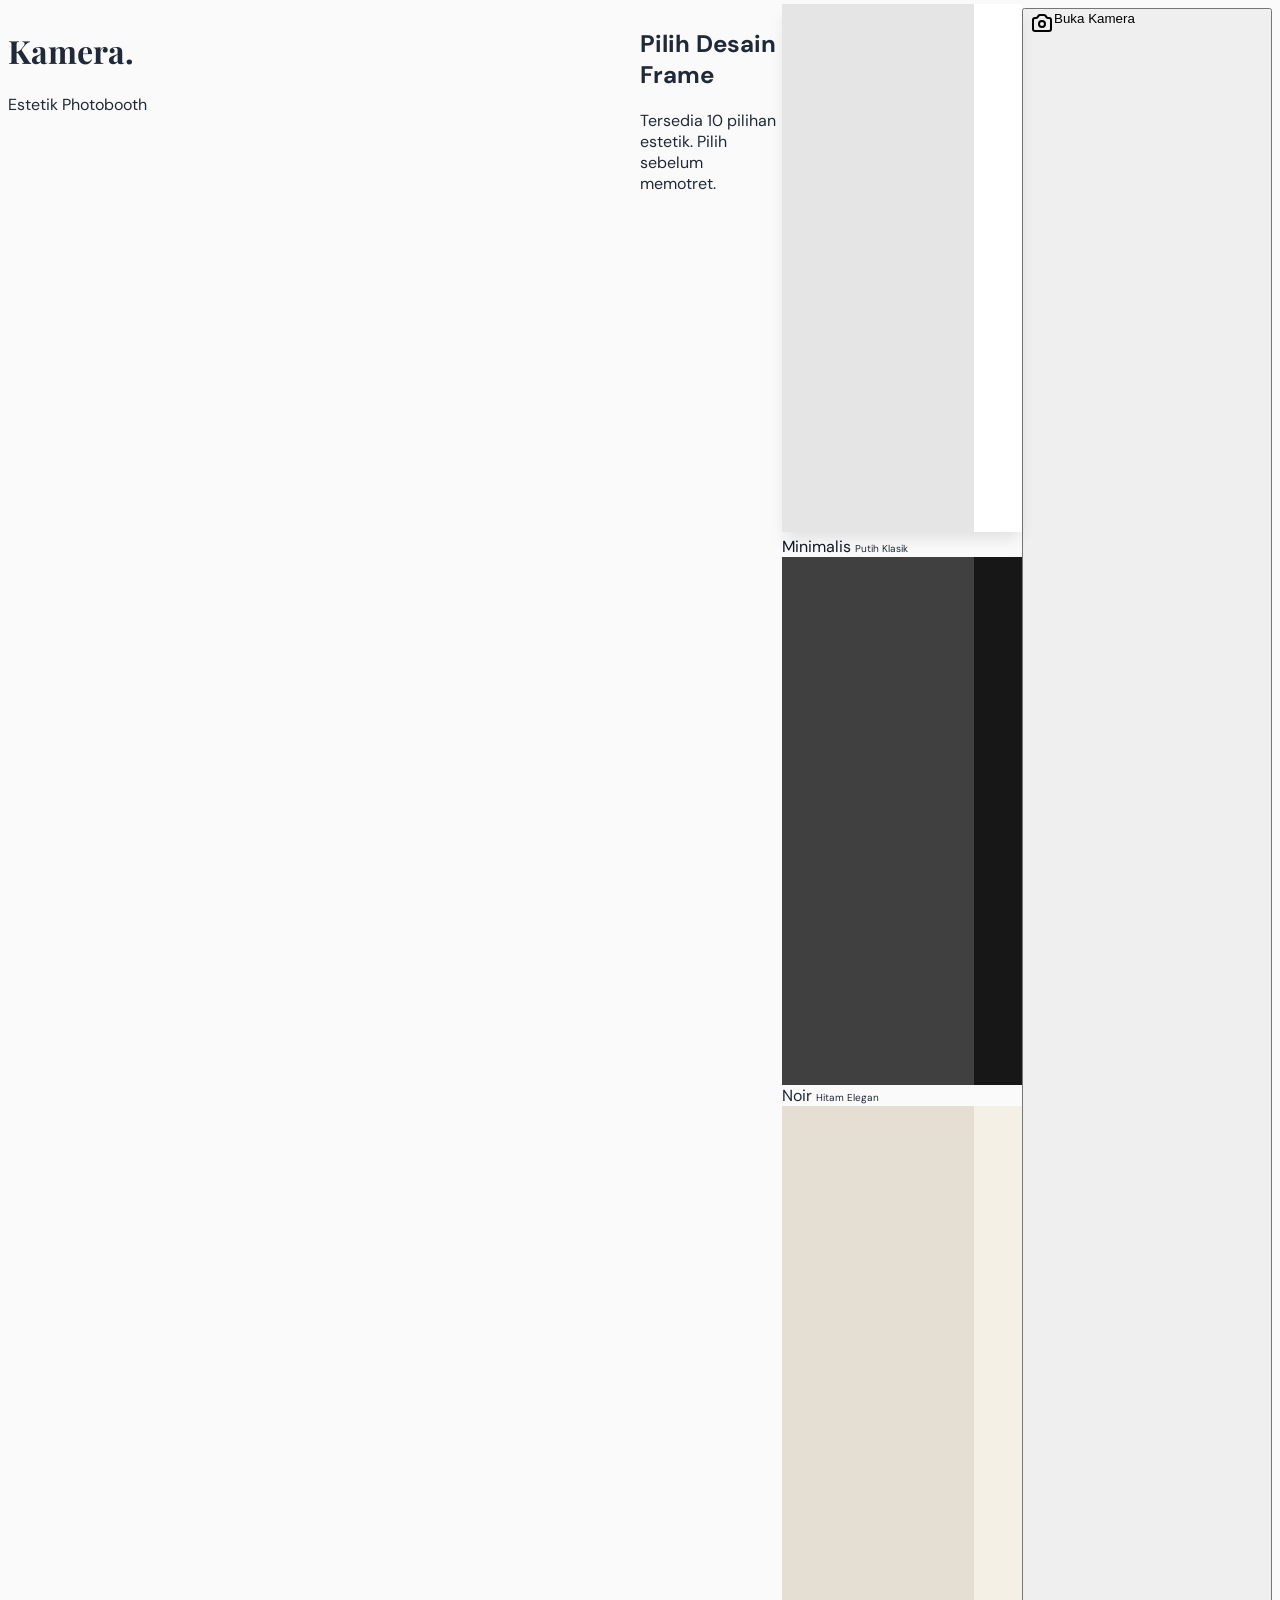
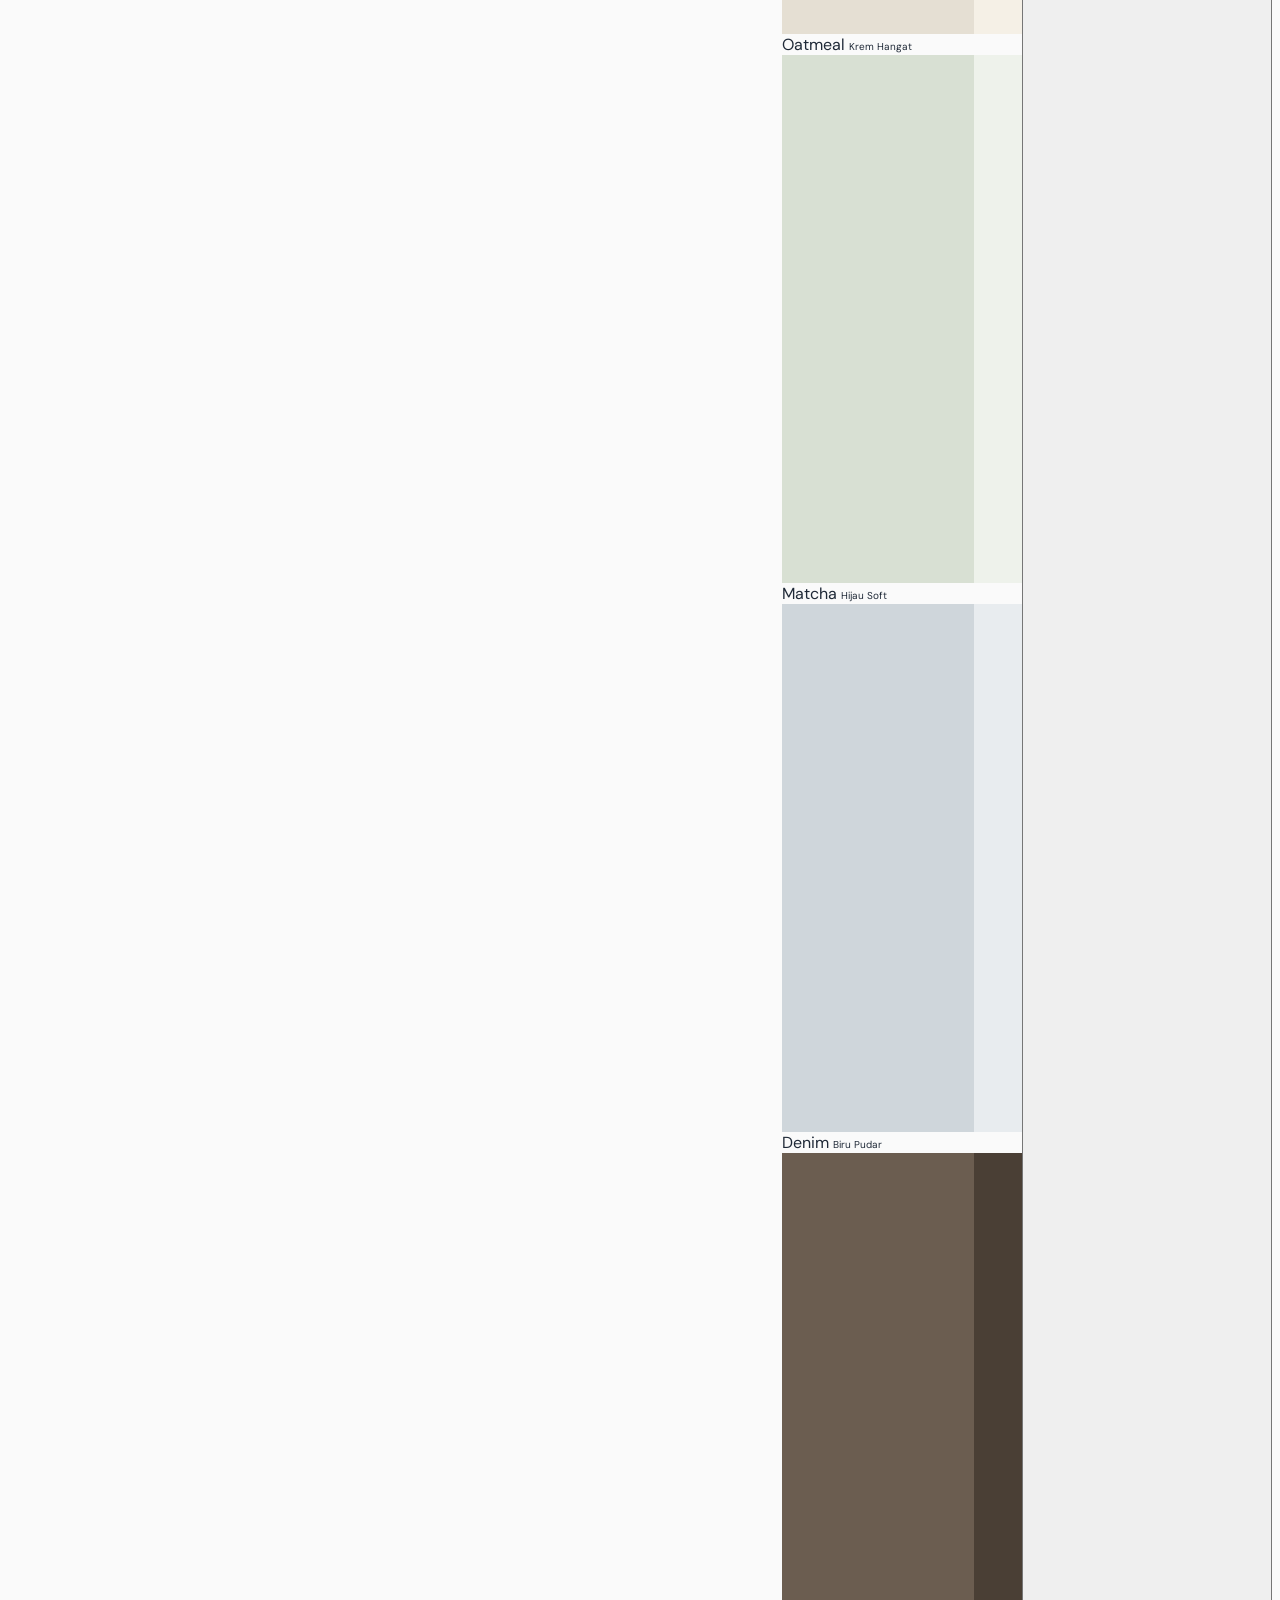
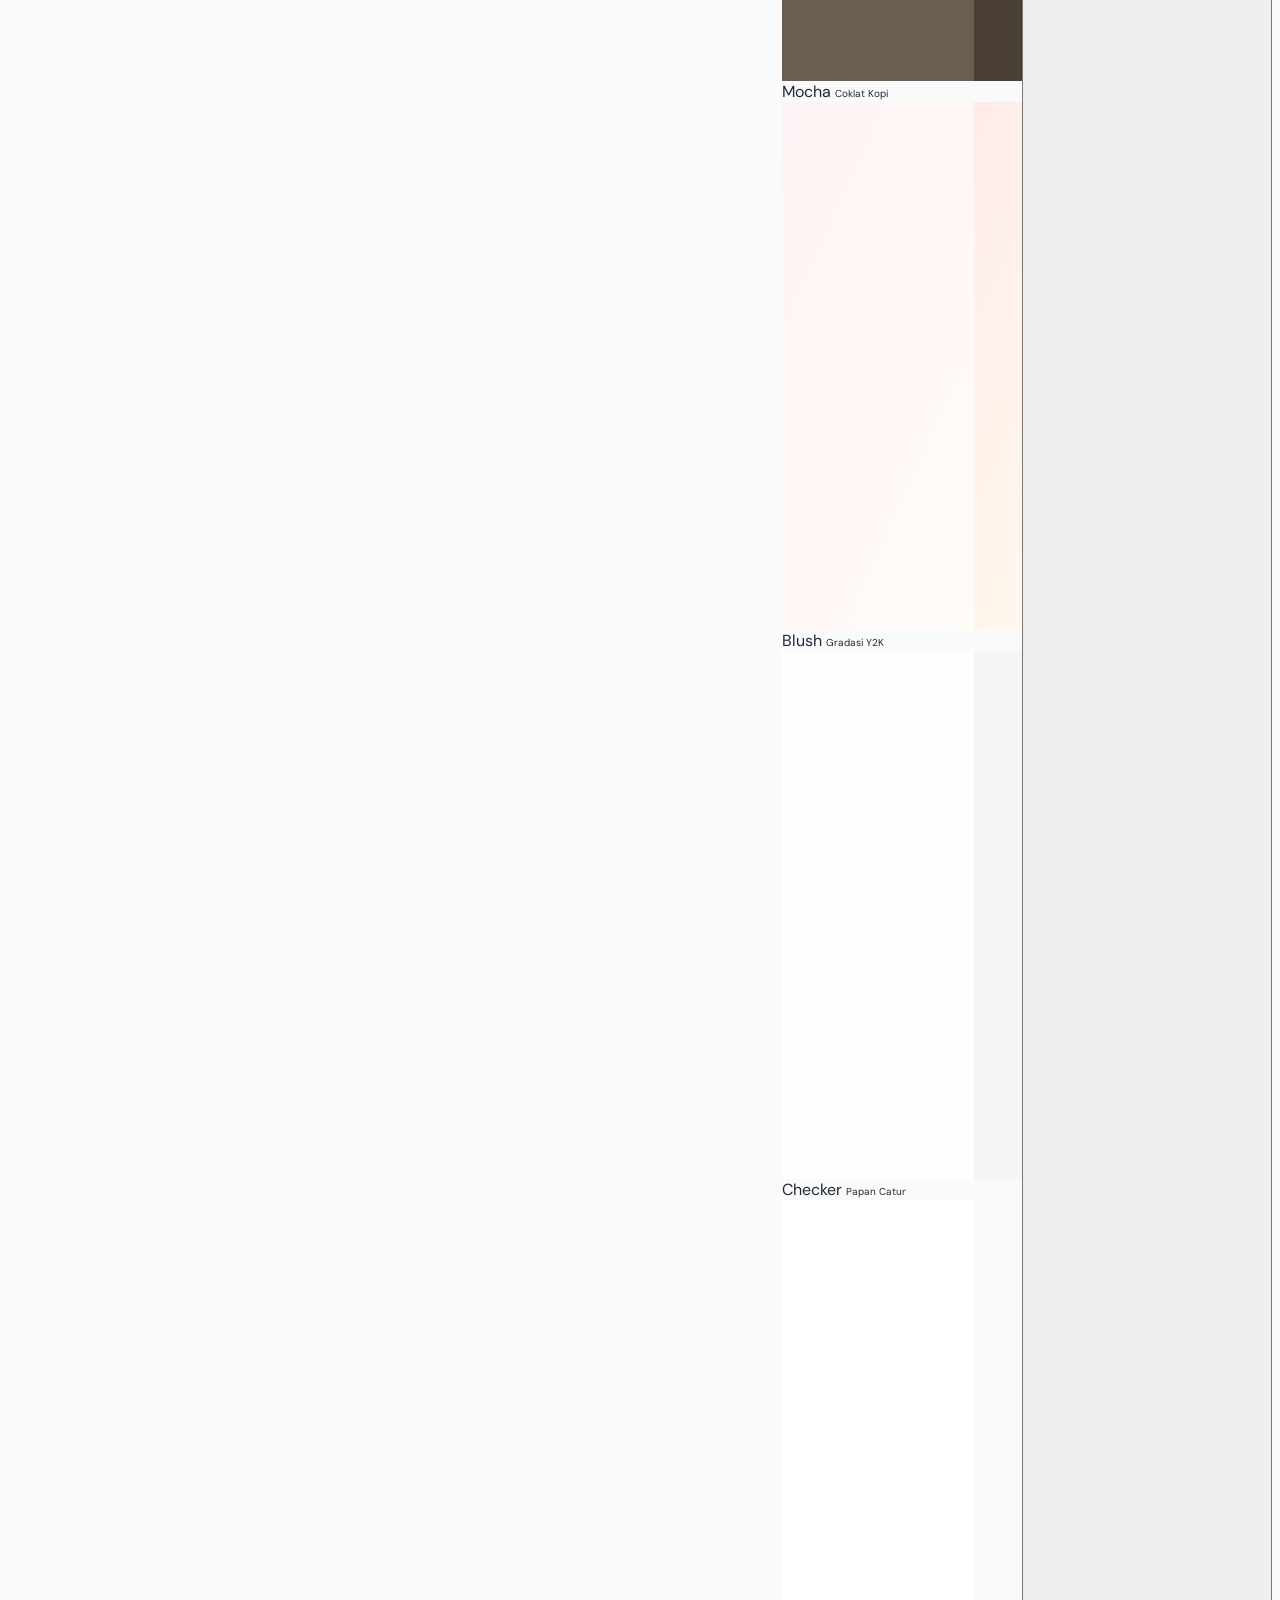
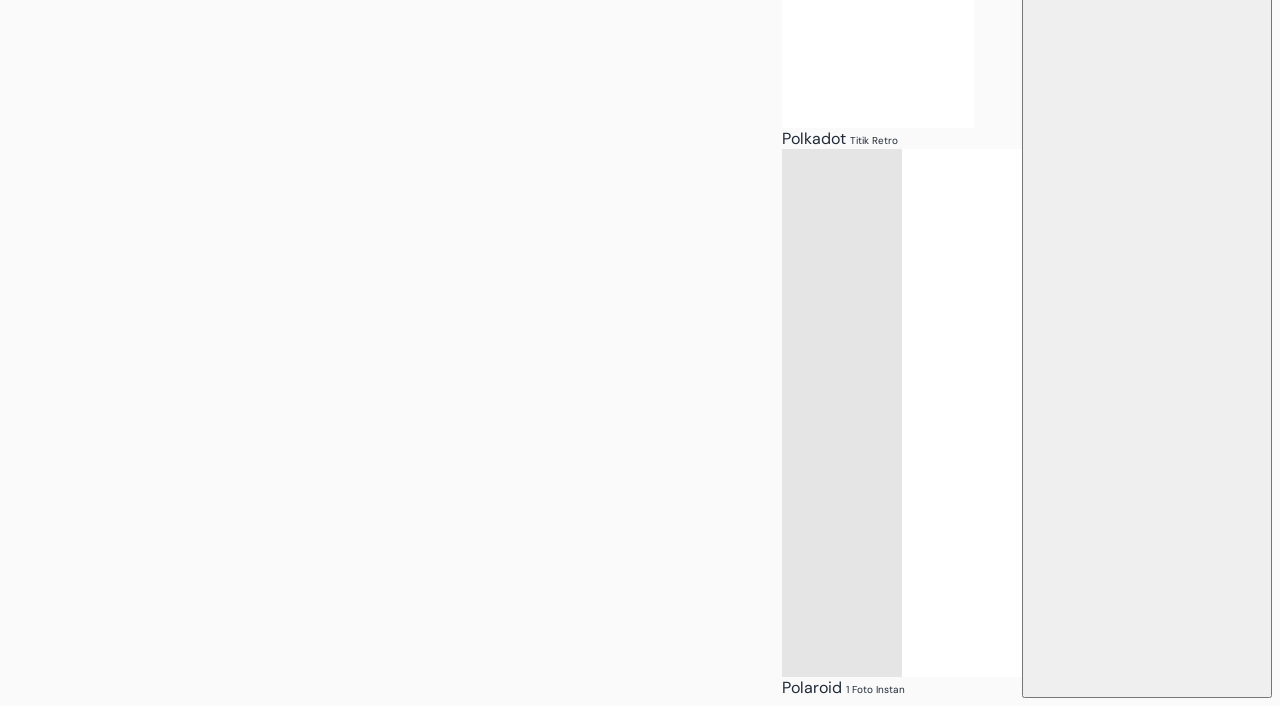
==== aesthetic_photobooth_v2.html @ 35a1f49a "Photobooth" ====
﻿<!DOCTYPE html>
<html lang="id">
<head>
    <meta charset="UTF-8">
    <meta name="viewport" content="width=device-width, initial-scale=1.0, maximum-scale=1.0, user-scalable=no">
    <title>Estetik Photobooth</title>
    
    <!-- Menggunakan Static CSS Tailwind agar sangat stabil dan anti-diblokir -->
    <link href="https://cdnjs.cloudflare.com/ajax/libs/tailwindcss/2.2.19/tailwind.min.css" rel="stylesheet">
    
    <!-- Load Google Fonts -->
    <link href="https://fonts.googleapis.com/css2?family=DM+Sans:wght@400;500;700&family=Playfair+Display:ital,wght@0,600;1,600&display=swap" rel="stylesheet">
    <link href="https://fonts.googleapis.com/css2?family=Caveat:wght@600&display=swap" rel="stylesheet">

    <link rel="stylesheet" href="style.css">
</head>
<body class="min-h-screen flex flex-col font-sans">

    <header class="w-full max-w-4xl mx-auto pt-8 pb-4 px-6 flex justify-between items-center z-10">
        <div>
            <h1 class="text-3xl font-serif font-bold text-gray-800 tracking-tight">Kamera.</h1>
            <p class="text-xs text-gray-500 uppercase tracking-widest mt-1">Estetik Photobooth</p>
        </div>
        <div id="nav-actions" class="flex items-center gap-4 hidden">
            <button id="btn-back-home" class="text-sm font-medium text-gray-500 hover:text-gray-800 transition-colors bg-white px-4 py-2 rounded-full shadow-sm border border-gray-200">
                ← Ganti Frame
            </button>
        </div>
    </header>

    <main class="flex-grow flex flex-col items-center px-4 pb-12 w-full max-w-4xl mx-auto relative overflow-hidden">
        
        <section id="view-home" class="w-full flex flex-col animate-fade-in">
            <div class="text-center mb-8 mt-2">
                <h2 class="text-xl font-medium text-gray-700">Pilih Desain Frame</h2>
                <p class="text-sm text-gray-500 mt-1">Tersedia 10 pilihan estetik. Pilih sebelum memotret.</p>
            </div>

            <!-- Area Pilihan Frame (Di-generate via JS agar lebih ringan) -->
            <div class="grid grid-cols-2 sm:grid-cols-3 md:grid-cols-4 lg:grid-cols-5 gap-4 mb-10 w-full" id="frame-options-container">
            </div>

            <button id="btn-open-camera" class="w-full mx-auto bg-gray-800 text-white font-medium py-4 rounded-2xl shadow-lg hover:bg-gray-700 btn-press transition-all flex items-center justify-center gap-3" style="max-width: 24rem;">
                <svg style="width: 24px; height: 24px;" fill="none" stroke="currentColor" viewBox="0 0 24 24"><path stroke-linecap="round" stroke-linejoin="round" stroke-width="2" d="M3 9a2 2 0 012-2h.93a2 2 0 001.664-.89l.812-1.22A2 2 0 0110.07 4h3.86a2 2 0 011.664.89l.812 1.22A2 2 0 0018.07 7H19a2 2 0 012 2v9a2 2 0 01-2 2H5a2 2 0 01-2-2V9z"></path><path stroke-linecap="round" stroke-linejoin="round" stroke-width="2" d="M15 13a3 3 0 11-6 0 3 3 0 016 0z"></path></svg>
                <span class="text-lg">Buka Kamera</span>
            </button>
        </section>

        <section id="view-camera" class="w-full hidden flex-col items-center animate-fade-in">
            
            <div class="relative w-full max-w-md bg-gray-900 rounded-2xl overflow-hidden shadow-2xl mb-6 border-white" style="aspect-ratio: 3/4; border-width: 6px;">
                <video id="camera-stream" autoplay playsinline class="w-full h-full object-cover"></video>
                
                <div id="strip-progress" class="absolute top-5 left-0 right-0 flex justify-center gap-3 opacity-0 transition-opacity duration-300 z-20">
                    <div class="w-3 h-3 rounded-full bg-white bg-opacity-40 progress-dot" id="dot-1"></div>
                    <div class="w-3 h-3 rounded-full bg-white bg-opacity-40 progress-dot" id="dot-2"></div>
                    <div class="w-3 h-3 rounded-full bg-white bg-opacity-40 progress-dot" id="dot-3"></div>
                    <div class="w-3 h-3 rounded-full bg-white bg-opacity-40 progress-dot" id="dot-4"></div>
                </div>

                <div id="countdown-display" class="absolute inset-0 flex flex-col items-center justify-center bg-black bg-opacity-50 hidden z-20 backdrop-blur-sm">
                    <span id="countdown-text" class="text-8xl font-serif text-white drop-shadow-lg">3</span>
                    <span id="instruction-text" class="text-white text-opacity-90 text-sm mt-4 font-medium tracking-widest uppercase">Bersiaplah</span>
                </div>

                <div id="flash-effect" class="absolute inset-0 bg-white opacity-0 pointer-events-none transition-opacity duration-75 z-30"></div>
            </div>

            <div id="camera-controls" class="w-full max-w-md bg-white p-5 rounded-2xl shadow-sm border border-gray-200">
                <div class="grid grid-cols-2 gap-4 mb-5">
                    <div>
                        <label class="block text-xs font-bold text-gray-400 uppercase tracking-wider mb-1.5" style="font-size: 10px;">Kamera Perangkat</label>
                        <select id="camera-select" class="w-full bg-gray-50 border border-gray-200 text-gray-700 text-sm rounded-xl focus:ring-gray-500 focus:border-gray-500 p-3 outline-none transition appearance-none">
                            <option value="">Mendeteksi...</option>
                        </select>
                    </div>
                    <div>
                        <label class="block text-xs font-bold text-gray-400 uppercase tracking-wider mb-1.5" style="font-size: 10px;">Filter Estetik</label>
                        <!-- Pilihan 12 Filter (termasuk B&W) -->
                        <select id="filter-select" class="w-full bg-gray-50 border border-gray-200 text-gray-700 text-sm rounded-xl focus:ring-gray-500 focus:border-gray-500 p-3 outline-none transition appearance-none">
                            <option value="none">Normal</option>
                            <option value="grayscale(1) contrast(1.2)">Classic B&W</option>
                            <option value="grayscale(1) contrast(1.5) brightness(0.9)">Dark B&W</option>
                            <option value="grayscale(1) contrast(0.9) brightness(1.1)">Soft B&W</option>
                            <option value="sepia(0.4) contrast(1.1) saturate(1.2)">Warm Vintage</option>
                            <option value="sepia(0.8) contrast(1.1)">Sepia Classic</option>
                            <option value="sepia(0.2) hue-rotate(-10deg) saturate(1.4)">Film Analog</option>
                            <option value="hue-rotate(15deg) saturate(0.8) contrast(1.1) brightness(0.95)">Cinematic Muted</option>
                            <option value="contrast(0.9) brightness(1.15) saturate(1.3) sepia(0.1)">Dreamy Pastel</option>
                            <option value="contrast(1.3) saturate(1.5) sepia(0.2) hue-rotate(-15deg)">Retro 90s</option>
                            <option value="hue-rotate(180deg) saturate(1.2) brightness(0.9)">Cool Blue</option>
                            <option value="contrast(0.8) brightness(1.1) saturate(0.8)">Faded Matte</option>
                        </select>
                    </div>
                </div>

                <div class="flex items-center justify-between bg-gray-50 p-3 rounded-xl border border-gray-100 mb-6">
                    <div class="flex items-center gap-3">
                        <svg style="width: 20px; height: 20px;" class="text-gray-500" fill="none" stroke="currentColor" viewBox="0 0 24 24"><path stroke-linecap="round" stroke-linejoin="round" stroke-width="2" d="M20.354 15.354A9 9 0 018.646 3.646 9.003 9.003 0 0012 21a9.003 9.003 0 008.354-5.646z"></path></svg>
                        <span class="text-sm font-medium text-gray-700">Mode Malam (Terang)</span>
                    </div>
                    <label class="flex items-center cursor-pointer">
                        <div class="relative">
                            <input type="checkbox" id="night-mode-toggle" class="sr-only toggle-checkbox">
                            <div class="toggle-label block"></div>
                        </div>
                    </label>
                </div>

                <button id="btn-start-capture" class="w-full bg-gray-800 text-white font-medium py-4 rounded-xl shadow-md hover:bg-gray-700 btn-press transition-all flex items-center justify-center gap-2">
                    <span id="btn-start-text" class="text-base font-bold">Mulai Memotret</span>
                </button>
            </div>
        </section>

        <section id="view-result" class="w-full hidden flex-col items-center">
            <div class="w-full max-w-md flex justify-between items-center mb-4 px-2">
                <h2 class="text-2xl font-serif font-bold text-gray-800">Hasil Foto.</h2>
                <button id="btn-retake" class="text-sm font-medium text-gray-600 hover:text-gray-900 flex items-center gap-1.5 transition-colors bg-white px-4 py-2 rounded-full shadow-sm border border-gray-200">
                    <svg style="width: 16px; height: 16px;" fill="none" stroke="currentColor" viewBox="0 0 24 24"><path stroke-linecap="round" stroke-linejoin="round" stroke-width="2" d="M4 4v5h.582m15.356 2A8.001 8.001 0 004.582 9m0 0H9m11 11v-5h-.581m0 0a8.003 8.003 0 01-15.357-2m15.357 2H15"></path></svg>
                    Foto Ulang
                </button>
            </div>

            <!-- Fitur Ganti Filter Pasca-Pemotretan -->
            <div class="w-full max-w-md bg-white p-3 rounded-xl border border-gray-200 mb-6 flex items-center justify-between shadow-sm animate-fade-in">
                <label class="text-xs font-bold text-gray-500 uppercase tracking-wider ml-2" style="font-size: 10px;">Ganti Filter:</label>
                <select id="post-filter-select" class="bg-gray-50 border border-gray-200 text-gray-700 text-sm rounded-lg focus:ring-gray-500 focus:border-gray-500 p-2 outline-none transition appearance-none w-2/3">
                    <option value="none">Normal</option>
                    <option value="grayscale(1) contrast(1.2)">Classic B&W</option>
                    <option value="grayscale(1) contrast(1.5) brightness(0.9)">Dark B&W</option>
                    <option value="grayscale(1) contrast(0.9) brightness(1.1)">Soft B&W</option>
                    <option value="sepia(0.4) contrast(1.1) saturate(1.2)">Warm Vintage</option>
                    <option value="sepia(0.8) contrast(1.1)">Sepia Classic</option>
                    <option value="sepia(0.2) hue-rotate(-10deg) saturate(1.4)">Film Analog</option>
                    <option value="hue-rotate(15deg) saturate(0.8) contrast(1.1) brightness(0.95)">Cinematic Muted</option>
                    <option value="contrast(0.9) brightness(1.15) saturate(1.3) sepia(0.1)">Dreamy Pastel</option>
                    <option value="contrast(1.3) saturate(1.5) sepia(0.2) hue-rotate(-15deg)">Retro 90s</option>
                    <option value="hue-rotate(180deg) saturate(1.2) brightness(0.9)">Cool Blue</option>
                    <option value="contrast(0.8) brightness(1.1) saturate(0.8)">Faded Matte</option>
                </select>
            </div>

            <!-- Kontainer Foto Final -->
            <div id="result-container" class="bg-white p-3 rounded-2xl shadow-xl border border-gray-200 mx-auto animate-slide-up mb-8 hover:-translate-y-1 transition-all duration-300 flex justify-center w-full" style="max-width: 320px;">
                <img id="final-strip-img" src="" alt="Hasil" class="w-full h-auto rounded-lg shadow-sm">
            </div>

            <div class="w-full max-w-md grid grid-cols-1 gap-3 sm:grid-cols-3 animate-slide-up" style="animation-delay: 0.1s;">
                <button id="btn-download" class="flex items-center justify-center gap-2 bg-gray-800 text-white px-4 py-3.5 rounded-xl hover:bg-gray-700 transition-colors shadow-sm w-full">
                    <svg style="width: 20px; height: 20px;" fill="none" stroke="currentColor" viewBox="0 0 24 24"><path stroke-linecap="round" stroke-linejoin="round" stroke-width="2" d="M4 16v1a3 3 0 003 3h10a3 3 0 003-3v-1m-4-4l-4 4m0 0l-4-4m4 4V4"></path></svg>
                    <span class="font-bold text-sm tracking-wide">Simpan</span>
                </button>
                <button id="btn-print" class="flex items-center justify-center gap-2 bg-white border-2 border-gray-200 text-gray-800 px-4 py-3.5 rounded-xl hover:bg-gray-50 transition-colors shadow-sm w-full">
                    <svg style="width: 20px; height: 20px;" fill="none" stroke="currentColor" viewBox="0 0 24 24"><path stroke-linecap="round" stroke-linejoin="round" stroke-width="2" d="M17 17h2a2 2 0 002-2v-4a2 2 0 00-2-2H5a2 2 0 00-2 2v4a2 2 0 002 2h2m2 4h6a2 2 0 002-2v-4a2 2 0 00-2-2H9a2 2 0 00-2 2v4a2 2 0 002 2zm8-12V5a2 2 0 00-2-2H9a2 2 0 00-2 2v4h10z"></path></svg>
                    <span class="font-bold text-sm tracking-wide">Cetak</span>
                </button>
                <button id="btn-share" class="flex items-center justify-center gap-2 bg-white border-2 border-gray-200 text-gray-800 px-4 py-3.5 rounded-xl hover:bg-gray-50 transition-colors shadow-sm w-full">
                    <svg style="width: 20px; height: 20px;" fill="none" stroke="currentColor" viewBox="0 0 24 24"><path stroke-linecap="round" stroke-linejoin="round" stroke-width="2" d="M8.684 13.342C8.886 12.938 9 12.482 9 12c0-.482-.114-.938-.316-1.342m0 2.684a3 3 0 110-2.684m0 2.684l6.632 3.316m-6.632-6l6.632-3.316m0 0a3 3 0 105.367-2.684 3 3 0 00-5.367 2.684zm0 9.316a3 3 0 105.368 2.684 3 3 0 00-5.368-2.684z"></path></svg>
                    <span class="font-bold text-sm tracking-wide">Bagikan</span>
                </button>
            </div>
            <p class="text-center text-xs text-gray-400 mt-6">*Sistem otomatis mengunduh foto saat proses selesai.</p>
        </section>
    </main>

    <!-- Kontainer Notifikasi -->
    <div id="toast-container" class="fixed top-5 left-1/2 transform -translate-x-1/2 flex flex-col gap-3 z-50 pointer-events-none w-max" style="max-width: 90%;"></div>

    <script src="script.js"></script>
</body>
</html>
---- style.css ----
﻿/* CSS Utama & Fallback (Penyelamat jika CDN Tailwind gagal dimuat) */
        body {
            font-family: 'DM Sans', sans-serif;
            background-color: #fafafa;
            color: #1f2937; /* gray-800 */
            -webkit-tap-highlight-color: transparent;
        }
        .font-serif { font-family: 'Playfair Display', serif !important; }

        .mirror { transform: scaleX(-1); }

        /* Animasi Transisi */
        @keyframes fadeIn { from { opacity: 0; } to { opacity: 1; } }
        @keyframes slideUp { from { transform: translateY(20px); opacity: 0; } to { transform: translateY(0); opacity: 1; } }
        @keyframes slideInDown { from { transform: translateY(-100%); opacity: 0; } to { transform: translateY(0); opacity: 1; } }
        
        .animate-fade-in { animation: fadeIn 0.4s ease-out forwards; }
        .animate-slide-up { animation: slideUp 0.4s ease-out forwards; }
        .toast-enter { animation: slideInDown 0.3s cubic-bezier(0.16, 1, 0.3, 1) forwards; }

        /* Progress Animasi Foto */
        .progress-dot { transition: all 0.3s ease; }
        .progress-dot.active { background-color: white; transform: scale(1.3); border: 2px solid white; }
        .progress-dot.done { background-color: #9ca3af; } 
        
        /* Interaksi UI Kustom */
        .btn-press:active { transform: scale(0.98); }
        .frame-radio:checked + .frame-card { 
            border-color: #1f2937; 
            transform: translateY(-4px); 
            box-shadow: 0 10px 15px -3px rgba(0, 0, 0, 0.1); 
        }
        .frame-radio:checked ~ .text-center .label-text { color: #111827; }

        /* Custom Toggle Switch (Anti Error Tailwind) */
        .toggle-checkbox:checked { right: 0; border-color: #1f2937; }
        .toggle-checkbox:checked + .toggle-label { background-color: #1f2937; }
        .toggle-checkbox:checked + .toggle-label:after { transform: translateX(100%); border-color: white; }
        .toggle-label { width: 44px; height: 24px; background-color: #e5e7eb; border-radius: 9999px; position: relative; cursor: pointer; transition: background-color 0.3s; }
        .toggle-label:after { content: ''; position: absolute; top: 2px; left: 2px; width: 20px; height: 20px; background-color: white; border-radius: 50%; transition: transform 0.3s; box-shadow: 0 1px 2px rgba(0,0,0,0.1); }

        /* Pattern Backgrounds Canvas */
        .pattern-checker {
            background-image: repeating-linear-gradient(45deg, #f5f5f4 25%, transparent 25%, transparent 75%, #f5f5f4 75%, #f5f5f4), 
                              repeating-linear-gradient(45deg, #f5f5f4 25%, #e7e5e4 25%, #e7e5e4 75%, #f5f5f4 75%, #f5f5f4); 
            background-position: 0 0, 10px 10px; 
            background-size: 20px 20px;
        }
        .pattern-dots {
            background-image: radial-gradient(#d1d5db 15%, transparent 15%);
            background-size: 10px 10px;
            background-color: #f3f4f6;
        }

        /* FALLBACKS DARURAT JIKA CSS DIBLOKIR/GAGAL DIMUAT TOTAL */
        .hidden { display: none !important; }
        .sr-only { position: absolute; width: 1px; height: 1px; padding: 0; margin: -1px; overflow: hidden; clip: rect(0, 0, 0, 0); white-space: nowrap; border-width: 0; }
        .flex { display: flex; }
        .w-full { width: 100%; }
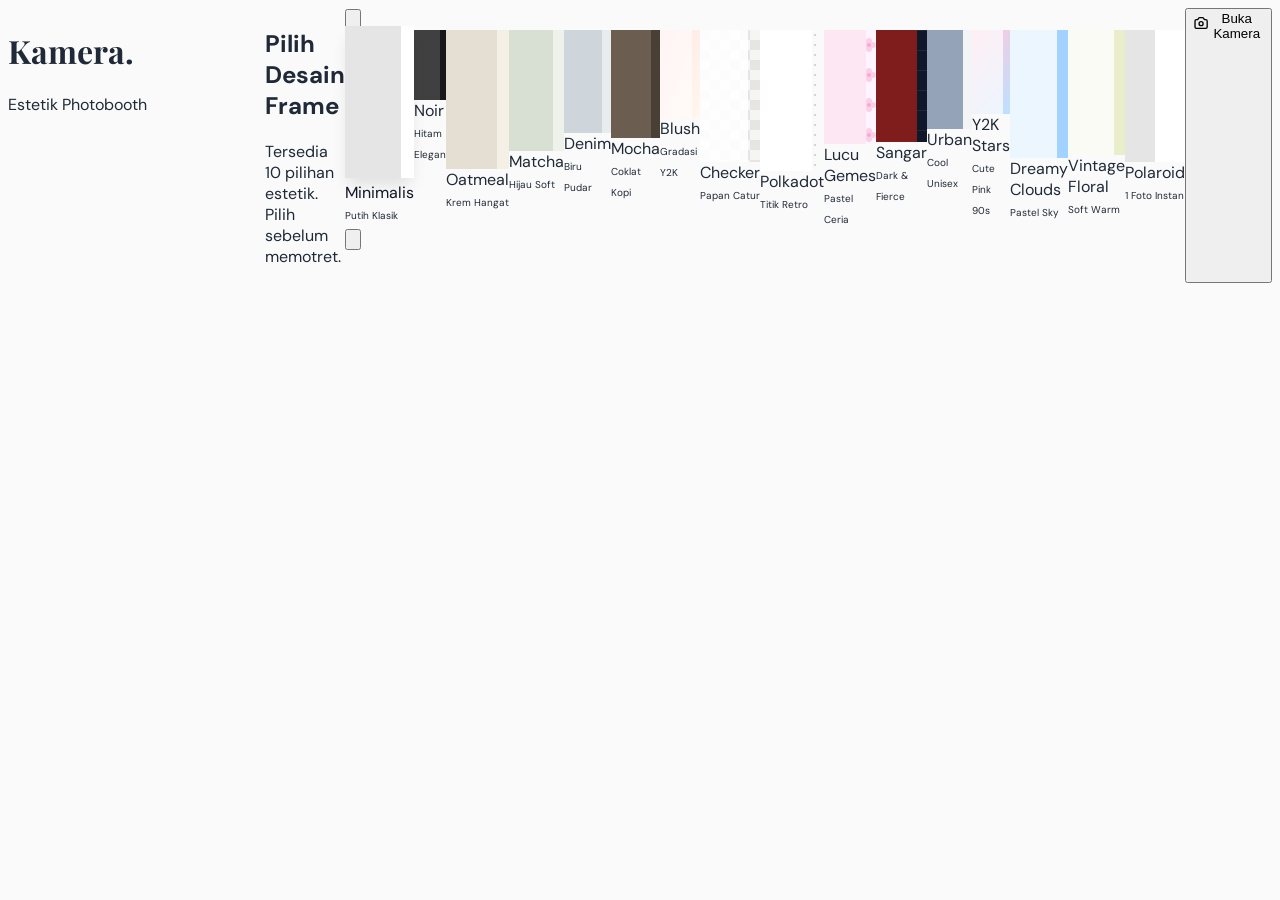
==== commit a39917d8: "Photobooth" ====
--- a/aesthetic_photobooth_v2.html
+++ b/aesthetic_photobooth_v2.html
@@ -1,4 +1,4 @@
-﻿<!DOCTYPE html>
+<!DOCTYPE html>
 <html lang="id">
 <head>
     <meta charset="UTF-8">
@@ -37,7 +37,17 @@
             </div>
 
             <!-- Area Pilihan Frame (Di-generate via JS agar lebih ringan) -->
-            <div class="grid grid-cols-2 sm:grid-cols-3 md:grid-cols-4 lg:grid-cols-5 gap-4 mb-10 w-full" id="frame-options-container">
+            <div class="relative w-full mb-10">
+                <button id="btn-scroll-left" class="absolute left-0 top-1/2 transform -translate-y-1/2 -ml-2 sm:-ml-4 bg-white shadow-lg border border-gray-100 text-gray-800 p-2 rounded-full z-10 hover:bg-gray-50 transition focus:outline-none">
+                    <svg class="w-5 h-5" fill="none" stroke="currentColor" viewBox="0 0 24 24"><path stroke-linecap="round" stroke-linejoin="round" stroke-width="2" d="M15 19l-7-7 7-7"></path></svg>
+                </button>
+                
+                <div class="flex overflow-x-auto gap-4 w-full hide-scrollbar snap-x snap-mandatory pb-4 px-2" id="frame-options-container" style="scroll-behavior: smooth;">
+                </div>
+
+                <button id="btn-scroll-right" class="absolute right-0 top-1/2 transform -translate-y-1/2 -mr-2 sm:-mr-4 bg-white shadow-lg border border-gray-100 text-gray-800 p-2 rounded-full z-10 hover:bg-gray-50 transition focus:outline-none">
+                    <svg class="w-5 h-5" fill="none" stroke="currentColor" viewBox="0 0 24 24"><path stroke-linecap="round" stroke-linejoin="round" stroke-width="2" d="M9 5l7 7-7 7"></path></svg>
+                </button>
             </div>
 
             <button id="btn-open-camera" class="w-full mx-auto bg-gray-800 text-white font-medium py-4 rounded-2xl shadow-lg hover:bg-gray-700 btn-press transition-all flex items-center justify-center gap-3" style="max-width: 24rem;">
--- a/style.css
+++ b/style.css
@@ -1,4 +1,4 @@
-﻿/* CSS Utama & Fallback (Penyelamat jika CDN Tailwind gagal dimuat) */
+/* CSS Utama & Fallback (Penyelamat jika CDN Tailwind gagal dimuat) */
         body {
             font-family: 'DM Sans', sans-serif;
             background-color: #fafafa;
@@ -6,6 +6,10 @@
             -webkit-tap-highlight-color: transparent;
         }
         .font-serif { font-family: 'Playfair Display', serif !important; }
+
+        /* Sembunyikan scrollbar untuk area horizontal scroll */
+        .hide-scrollbar::-webkit-scrollbar { display: none; }
+        .hide-scrollbar { -ms-overflow-style: none; scrollbar-width: none; }
 
         .mirror { transform: scaleX(-1); }
 
@@ -51,6 +55,14 @@
             background-size: 10px 10px;
             background-color: #f3f4f6;
         }
+        .pattern-lucu {
+            background-image: url("data:image/svg+xml,%3Csvg xmlns='http://www.w3.org/2000/svg' width='60' height='60' viewBox='0 0 60 60'%3E%3Cg fill='%23fbcfe8'%3E%3Ccircle cx='30' cy='22' r='6'/%3E%3Ccircle cx='38' cy='30' r='6'/%3E%3Ccircle cx='30' cy='38' r='6'/%3E%3Ccircle cx='22' cy='30' r='6'/%3E%3Ccircle cx='30' cy='30' r='4' fill='%23f9a8d4'/%3E%3C/g%3E%3C/svg%3E");
+            background-size: 30px 30px;
+        }
+        .pattern-grid {
+            background-image: linear-gradient(#1e293b 1px, transparent 1px), linear-gradient(90deg, #1e293b 1px, transparent 1px);
+            background-size: 20px 20px;
+        }
 
         /* FALLBACKS DARURAT JIKA CSS DIBLOKIR/GAGAL DIMUAT TOTAL */
         .hidden { display: none !important; }
